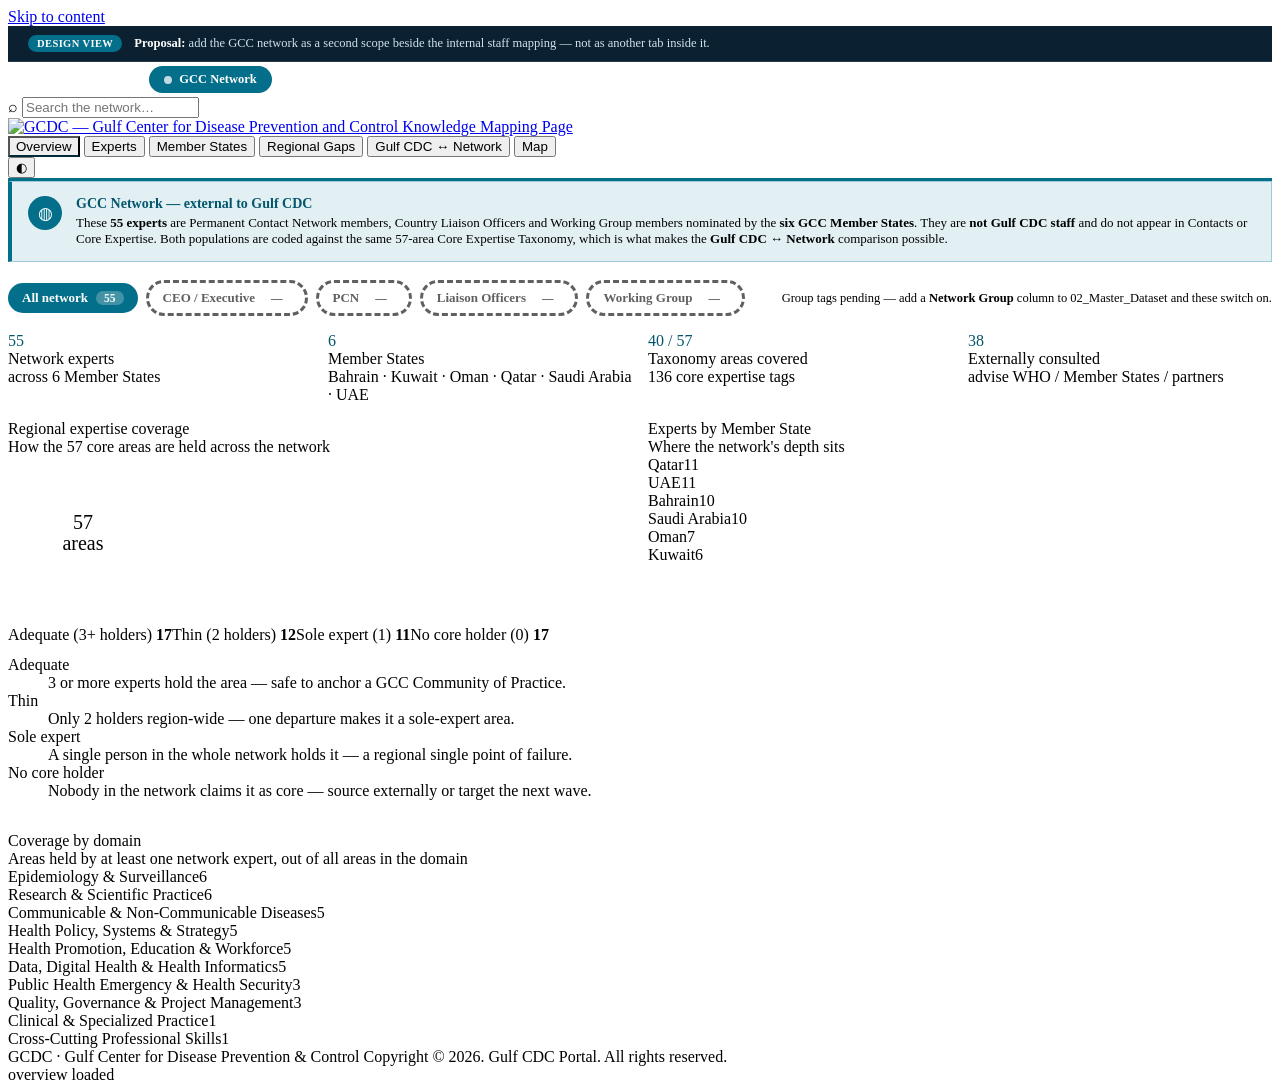
==== preview/index.html @ fd263348 "Add GCC Network design view (proposal, not wired into the live portal) Proposes adding the CEO / PCN" ====
<!DOCTYPE html>
<html lang="en" data-theme="light">
<head>
  <meta charset="UTF-8" />
  <meta name="viewport" content="width=device-width, initial-scale=1.0" />
  <title>GCDC · GCC Network — design view</title>
  <meta name="description" content="Design view for adding the CEO, PCN, Country Liaison Officers and Working Group to the Knowledge Mapping Page, kept separate from the internal staff mapping." />
  <link rel="icon" type="image/svg+xml" href="../assets/img/favicon.svg" />
  <link rel="stylesheet" href="../assets/css/styles.css" />
  <link rel="stylesheet" href="preview.css" />
</head>
<body>
  <a class="skip-link" href="#main">Skip to content</a>

  <div class="dv-bar">
    <div class="dv-bar__inner">
      <span class="dv-bar__tag">Design view</span>
      <span><b>Proposal:</b> add the GCC network as a second scope beside the internal staff mapping — not as another tab inside it.</span>
    </div>
  </div>

  <div class="utilbar">
    <div class="utilbar__inner">
      <div class="scope" id="scope" role="group" aria-label="Choose which population to view">
        <button class="scope__btn" data-scope="internal">
          <span class="scope__dot" aria-hidden="true"></span>Inside Gulf CDC
        </button>
        <button class="scope__btn scope__btn--net is-active" data-scope="network" aria-pressed="true">
          <span class="scope__dot" aria-hidden="true"></span>GCC Network
        </button>
      </div>
      <form class="site-search" id="siteSearchForm" role="search" style="margin-left:auto">
        <span class="site-search__icon" aria-hidden="true">⌕</span>
        <input type="search" id="siteSearch" placeholder="Search the network…" aria-label="Search the network" />
      </form>
    </div>
  </div>

  <header class="topbar topbar--net" id="topbar">
    <div class="topbar__inner">
      <a class="brand" href="../index.html" aria-label="GCDC — Gulf Center for Disease Prevention and Control · home">
        <img class="brand__logo" src="../assets/img/gcdc-logo-lockup.png" alt="GCDC — Gulf Center for Disease Prevention and Control" />
        <span class="brand__tag" id="brandTag">Knowledge Mapping Page</span>
      </a>

      <nav class="tabs" id="tabs" aria-label="Network sections">
        <button class="tab is-active" data-view="overview">Overview</button>
        <button class="tab" data-view="directory">Experts</button>
        <button class="tab" data-view="states">Member States</button>
        <button class="tab" data-view="gaps">Regional Gaps</button>
        <button class="tab" data-view="bridge">Gulf CDC ↔ Network</button>
        <button class="tab" data-view="mapping">Map</button>
      </nav>

      <button class="theme-toggle" id="themeToggle" title="Toggle light / dark" aria-label="Toggle light or dark theme">
        <span class="theme-toggle__icon" aria-hidden="true">◐</span>
      </button>
    </div>
  </header>

  <main id="main" class="main">
    <section id="view-overview" class="view"></section>
    <section id="view-directory" class="view" hidden></section>
    <section id="view-states" class="view" hidden></section>
    <section id="view-gaps" class="view" hidden></section>
    <section id="view-bridge" class="view" hidden></section>
    <section id="view-mapping" class="view" hidden></section>
  </main>

  <footer class="footer">
    <span>GCDC · Gulf Center for Disease Prevention &amp; Control</span>
    <span class="footer__meta">Copyright © 2026. Gulf CDC Portal. All rights reserved.</span>
  </footer>

  <div id="live" class="sr-only" aria-live="polite" aria-atomic="true"></div>

  <script src="network-data.js"></script>
  <script src="preview.js"></script>
</body>
</html>
---- preview/preview.css ----
/* ===========================================================================
   GCC Network space — design view (prototype).
   Loaded on top of assets/css/styles.css. Only additions live here, so the
   internal portal keeps its exact look and nothing below leaks into it.
   =========================================================================== */

:root {
  /* Network accent — GCDC deep teal. Deliberately NOT the navy/cyan used by
     the internal space, and NOT one of the reserved status colours. */
  --net: #046F8A;
  --net-ink: #03566b;
  --net-soft: #e2f0f4;
  --net-line: #9fcbd8;
}

:root[data-theme="dark"] {
  --net: #3f9fc0;
  --net-ink: #bfe6f2;
  --net-soft: #0d2f3b;
  --net-line: #2a5f73;
}

/* --- design-view framing (prototype only — not part of the proposal) ----- */
.dv-bar {
  background: #0b2030;
  color: #cfe3ee;
  font-size: 12.5px;
  border-bottom: 1px solid rgba(255, 255, 255, .12);
}
.dv-bar__inner {
  max-width: var(--maxw);
  margin: 0 auto;
  padding: 9px 20px;
  display: flex;
  gap: 12px;
  align-items: center;
  flex-wrap: wrap;
}
.dv-bar b { color: #fff; }
.dv-bar__tag {
  background: var(--net);
  color: #fff;
  font-weight: 700;
  letter-spacing: .4px;
  text-transform: uppercase;
  font-size: 10.5px;
  padding: 3px 9px;
  border-radius: 999px;
}

/* --- scope switcher: the primary separation control ---------------------- */
.scope {
  display: inline-flex;
  background: rgba(255, 255, 255, .1);
  border: 1px solid rgba(255, 255, 255, .22);
  border-radius: 999px;
  padding: 3px;
  gap: 2px;
}
.scope__btn {
  appearance: none;
  border: 0;
  background: transparent;
  color: rgba(255, 255, 255, .78);
  font: inherit;
  font-size: 12.5px;
  font-weight: 600;
  padding: 6px 15px;
  border-radius: 999px;
  display: inline-flex;
  align-items: center;
  gap: 7px;
  white-space: nowrap;
}
.scope__btn:hover { color: #fff; background: rgba(255, 255, 255, .12); }
.scope__btn.is-active { background: #fff; color: var(--brand); }
.scope__btn.is-active.scope__btn--net { background: var(--net); color: #fff; }
.scope__dot {
  width: 8px; height: 8px; border-radius: 50%;
  background: currentColor; opacity: .75; flex-shrink: 0;
}

/* network scope recolours the chrome accent so the space is unmistakable */
.topbar--net { border-bottom: 3px solid var(--net); }
.topbar--net .tab.is-active { border-bottom-color: var(--net); }

/* --- persistent context banner ------------------------------------------ */
.ctx {
  display: flex;
  gap: 14px;
  align-items: flex-start;
  background: var(--net-soft);
  border: 1px solid var(--net-line);
  border-left: 4px solid var(--net);
  border-radius: var(--radius);
  padding: 14px 16px;
  margin-bottom: 18px;
}
.ctx__icon {
  width: 34px; height: 34px; flex-shrink: 0;
  border-radius: 50%;
  background: var(--net);
  color: #fff;
  display: grid; place-items: center;
  font-size: 17px;
}
.ctx__title { font-weight: 700; font-size: 14px; color: var(--net-ink); }
.ctx__body { font-size: 13px; color: var(--ink-2); margin-top: 3px; }

/* --- group filter chips (CEO / PCN / CLO / Working Group) ---------------- */
.groupbar {
  display: flex; flex-wrap: wrap; gap: 8px;
  align-items: center;
  margin-bottom: 16px;
}
.groupchip {
  appearance: none;
  font: inherit;
  font-size: 13px;
  font-weight: 600;
  color: var(--ink-2);
  background: var(--surface);
  border: 1px solid var(--border-strong);
  border-radius: 999px;
  padding: 7px 14px;
  display: inline-flex; align-items: center; gap: 8px;
}
.groupchip:hover { border-color: var(--net); color: var(--net-ink); }
.groupchip.is-active { background: var(--net); border-color: var(--net); color: #fff; }
.groupchip__n {
  font-size: 11.5px; font-weight: 700;
  background: var(--surface-2); color: var(--ink-2);
  border-radius: 999px; padding: 1px 8px;
}
.groupchip.is-active .groupchip__n { background: rgba(255, 255, 255, .25); color: #fff; }
.groupchip.is-pending { opacity: .62; border-style: dashed; }

/* --- KPI tint for the network space ------------------------------------- */
.kpi--net::before { background: var(--net); }
.kpi--net .kpi__value { color: var(--net-ink); }
:root[data-theme="dark"] .kpi--net .kpi__value { color: var(--net); }

/* --- member-state chips -------------------------------------------------- */
.flagchip {
  display: inline-flex; align-items: center; gap: 6px;
  font-size: 11.5px; font-weight: 700;
  background: var(--net-soft); color: var(--net-ink);
  border: 1px solid var(--net-line);
  border-radius: 999px; padding: 2px 9px;
  white-space: nowrap;
}
.flagchip__code {
  font-size: 10px; letter-spacing: .5px;
  background: var(--net); color: #fff;
  border-radius: 3px; padding: 0 4px;
}

/* --- expert cards (network directory) ------------------------------------ */
.net-grid {
  display: grid;
  grid-template-columns: repeat(auto-fill, minmax(320px, 1fr));
  gap: 14px;
}
.netcard {
  background: var(--surface);
  border: 1px solid var(--border);
  border-top: 3px solid var(--net);
  border-radius: var(--radius);
  padding: 16px;
  display: flex; flex-direction: column; gap: 11px;
  box-shadow: var(--shadow);
}
.netcard__hd { display: flex; gap: 12px; align-items: flex-start; }
.netcard__avatar {
  width: 42px; height: 42px; flex-shrink: 0;
  border-radius: 50%;
  background: var(--net-soft);
  color: var(--net-ink);
  border: 1px solid var(--net-line);
  display: grid; place-items: center;
  font-weight: 800; font-size: 14px;
}
.netcard__id { min-width: 0; flex: 1; }
.netcard__name { font-weight: 700; font-size: 15px; color: var(--ink); }
.netcard__role { font-size: 12.5px; color: var(--ink-muted); margin-top: 2px; }
.netcard__tags { display: flex; flex-wrap: wrap; gap: 6px; }
.netcard__areas { display: flex; flex-wrap: wrap; gap: 5px; }
.netcard__foot {
  display: flex; justify-content: space-between; align-items: center;
  gap: 10px; font-size: 12px; color: var(--ink-muted);
  border-top: 1px dashed var(--border); padding-top: 10px;
}
.netcard__idx { font-weight: 700; color: var(--net-ink); font-variant-numeric: tabular-nums; }
:root[data-theme="dark"] .netcard__idx { color: var(--net); }

/* --- heatmap -------------------------------------------------------------- */
.heat { width: 100%; border-collapse: collapse; font-size: 13px; }
.heat th, .heat td { padding: 7px 10px; border-bottom: 1px solid var(--border); }
.heat thead th {
  font-size: 11px; text-transform: uppercase; letter-spacing: .5px;
  color: var(--ink-muted); text-align: center; white-space: nowrap;
}
.heat thead th:first-child { text-align: left; }
/* styles.css already defines a .heat with centred cells — override explicitly. */
.heat td.area { text-align: left; color: var(--ink); font-weight: 600; }
.heat td.cell { text-align: center; font-variant-numeric: tabular-nums; font-weight: 700; }
.heat .h0 { color: var(--ink-muted); opacity: .45; }
.heat .h1 { background: rgba(4, 111, 138, .12); color: var(--net-ink); }
.heat .h2 { background: rgba(4, 111, 138, .26); color: var(--net-ink); }
.heat .h3 { background: rgba(4, 111, 138, .44); color: #fff; }
:root[data-theme="dark"] .heat .h1 { background: rgba(63, 159, 192, .18); color: var(--net-ink); }
:root[data-theme="dark"] .heat .h2 { background: rgba(63, 159, 192, .34); color: #eaf7fb; }
:root[data-theme="dark"] .heat .h3 { background: rgba(63, 159, 192, .55); color: #fff; }

/* --- bridge table (the only place internal + network meet) --------------- */
.bridge-note {
  background: linear-gradient(90deg, var(--brand-soft), var(--net-soft));
  border: 1px solid var(--border);
  border-radius: var(--radius);
  padding: 14px 16px;
  margin-bottom: 16px;
  font-size: 13px;
  color: var(--ink-2);
}
.bridge-note b { color: var(--ink); }
.side {
  display: inline-flex; align-items: center; gap: 6px;
  font-size: 11px; font-weight: 700; letter-spacing: .4px;
  text-transform: uppercase; border-radius: 4px; padding: 2px 7px;
}
.side--int { background: var(--brand-soft); color: var(--brand); }
.side--net { background: var(--net-soft); color: var(--net-ink); }
.cmp { display: flex; align-items: center; gap: 10px; }
.cmp__n {
  min-width: 26px; text-align: center;
  font-weight: 800; font-variant-numeric: tabular-nums;
}
.cmp__bar { height: 7px; border-radius: 4px; flex: 1; min-width: 40px; background: var(--surface-2); overflow: hidden; }
.cmp__fill { height: 100%; border-radius: 4px; display: block; }
.cmp__fill--int { background: var(--brand); }
.cmp__fill--net { background: var(--net); }

/* --- tree preview --------------------------------------------------------- */
.tree { font-size: 13.5px; }
.tree__row { display: flex; gap: 10px; align-items: baseline; padding: 4px 0; }
.tree__l1 { font-weight: 800; color: var(--net-ink); }
.tree__l2 { font-weight: 700; color: var(--ink); }
.tree__l3 { color: var(--ink); }
.tree__l4 { color: var(--ink-2); font-size: 13px; }
.tree__note { font-size: 11.5px; color: var(--ink-muted); }

/* --- layout helpers ------------------------------------------------------- */
.grid-2 { display: grid; grid-template-columns: 1fr 1fr; gap: 16px; align-items: start; }
.grid-4 { display: grid; grid-template-columns: repeat(4, 1fr); gap: 16px; }
.scroll-y { max-height: 460px; overflow-y: auto; }
.filters { display: flex; flex-wrap: wrap; gap: 10px; align-items: center; margin-bottom: 14px; }
.filters select, .filters input[type="search"] {
  font: inherit; font-size: 13px;
  padding: 8px 11px;
  border: 1px solid var(--border-strong);
  border-radius: var(--radius-sm);
  background: var(--surface);
  color: var(--ink);
}
.filters input[type="search"] { min-width: 220px; }
.count-note { font-size: 12.5px; color: var(--ink-muted); margin-left: auto; }

@media (max-width: 900px) {
  .grid-2, .grid-4 { grid-template-columns: 1fr; }
  .count-note { margin-left: 0; width: 100%; }
}
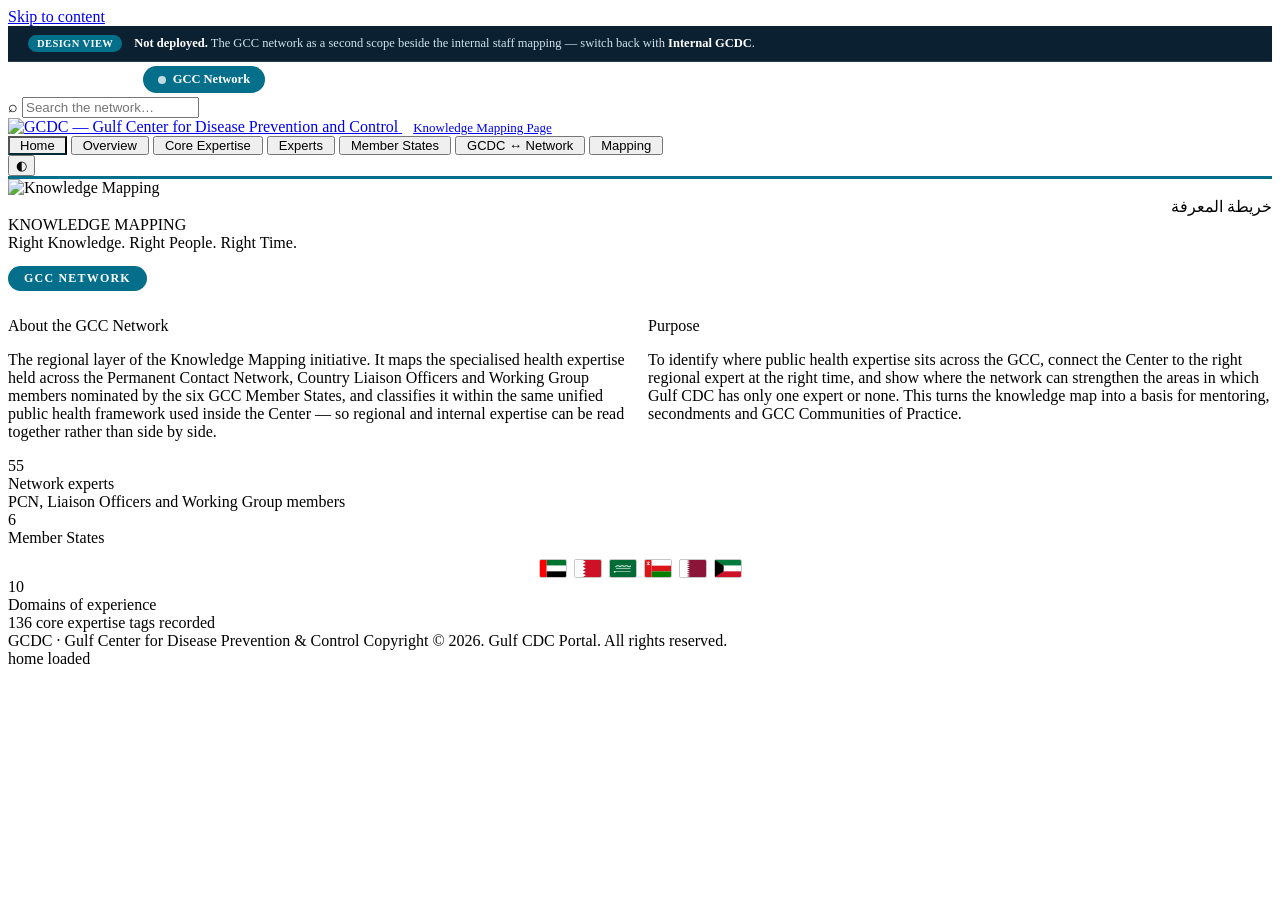
==== commit 8eee0bab: "Revise GCC Network design view (still not deployed) Review changes to the demo at /preview/:  - Remo" ====
--- a/preview/index.html
+++ b/preview/index.html
@@ -15,7 +15,7 @@
   <div class="dv-bar">
     <div class="dv-bar__inner">
       <span class="dv-bar__tag">Design view</span>
-      <span><b>Proposal:</b> add the GCC network as a second scope beside the internal staff mapping — not as another tab inside it.</span>
+      <span><b>Not deployed.</b> The GCC network as a second scope beside the internal staff mapping — switch back with <b>Internal GCDC</b>.</span>
     </div>
   </div>
 
@@ -23,7 +23,7 @@
     <div class="utilbar__inner">
       <div class="scope" id="scope" role="group" aria-label="Choose which population to view">
         <button class="scope__btn" data-scope="internal">
-          <span class="scope__dot" aria-hidden="true"></span>Inside Gulf CDC
+          <span class="scope__dot" aria-hidden="true"></span>Internal GCDC
         </button>
         <button class="scope__btn scope__btn--net is-active" data-scope="network" aria-pressed="true">
           <span class="scope__dot" aria-hidden="true"></span>GCC Network
@@ -44,12 +44,13 @@
       </a>
 
       <nav class="tabs" id="tabs" aria-label="Network sections">
-        <button class="tab is-active" data-view="overview">Overview</button>
+        <button class="tab is-active" data-view="home">Home</button>
+        <button class="tab" data-view="overview">Overview</button>
+        <button class="tab" data-view="core">Core Expertise</button>
         <button class="tab" data-view="directory">Experts</button>
         <button class="tab" data-view="states">Member States</button>
-        <button class="tab" data-view="gaps">Regional Gaps</button>
-        <button class="tab" data-view="bridge">Gulf CDC ↔ Network</button>
-        <button class="tab" data-view="mapping">Map</button>
+        <button class="tab" data-view="bridge">GCDC ↔ Network</button>
+        <button class="tab" data-view="mapping">Mapping</button>
       </nav>
 
       <button class="theme-toggle" id="themeToggle" title="Toggle light / dark" aria-label="Toggle light or dark theme">
@@ -59,10 +60,11 @@
   </header>
 
   <main id="main" class="main">
-    <section id="view-overview" class="view"></section>
+    <section id="view-home" class="view"></section>
+    <section id="view-overview" class="view" hidden></section>
+    <section id="view-core" class="view" hidden></section>
     <section id="view-directory" class="view" hidden></section>
     <section id="view-states" class="view" hidden></section>
-    <section id="view-gaps" class="view" hidden></section>
     <section id="view-bridge" class="view" hidden></section>
     <section id="view-mapping" class="view" hidden></section>
   </main>
--- a/preview/preview.css
+++ b/preview/preview.css
@@ -84,6 +84,13 @@
 .topbar--net { border-bottom: 3px solid var(--net); }
 .topbar--net .tab.is-active { border-bottom-color: var(--net); }
 
+/* The network scope carries one tab more than the internal one, so the strip
+   is tightened slightly to keep the theme toggle on screen at 1280–1440px. */
+.topbar--net .topbar__inner { gap: 12px; }
+.topbar--net .tab { padding: 0 10px; font-size: 13px; }
+.topbar--net .brand__tag { font-size: 13px; padding-left: 11px; }
+.topbar--net .brand { gap: 11px; }
+
 /* --- persistent context banner ------------------------------------------ */
 .ctx {
   display: flex;
@@ -107,52 +114,59 @@
 .ctx__title { font-weight: 700; font-size: 14px; color: var(--net-ink); }
 .ctx__body { font-size: 13px; color: var(--ink-2); margin-top: 3px; }
 
-/* --- group filter chips (CEO / PCN / CLO / Working Group) ---------------- */
-.groupbar {
-  display: flex; flex-wrap: wrap; gap: 8px;
-  align-items: center;
-  margin-bottom: 16px;
-}
-.groupchip {
-  appearance: none;
-  font: inherit;
-  font-size: 13px;
-  font-weight: 600;
-  color: var(--ink-2);
-  background: var(--surface);
-  border: 1px solid var(--border-strong);
-  border-radius: 999px;
-  padding: 7px 14px;
-  display: inline-flex; align-items: center; gap: 8px;
-}
-.groupchip:hover { border-color: var(--net); color: var(--net-ink); }
-.groupchip.is-active { background: var(--net); border-color: var(--net); color: #fff; }
-.groupchip__n {
-  font-size: 11.5px; font-weight: 700;
-  background: var(--surface-2); color: var(--ink-2);
-  border-radius: 999px; padding: 1px 8px;
-}
-.groupchip.is-active .groupchip__n { background: rgba(255, 255, 255, .25); color: #fff; }
-.groupchip.is-pending { opacity: .62; border-style: dashed; }
-
 /* --- KPI tint for the network space ------------------------------------- */
 .kpi--net::before { background: var(--net); }
 .kpi--net .kpi__value { color: var(--net-ink); }
 :root[data-theme="dark"] .kpi--net .kpi__value { color: var(--net); }
 
-/* --- member-state chips -------------------------------------------------- */
+/* --- member-state flags and chips ---------------------------------------- */
+/* Flags are simplified SVGs drawn in-repo; the country name always travels
+   with the flag so meaning never rests on the image alone. */
+.flag {
+  height: auto; display: block; flex-shrink: 0;
+  border: 1px solid rgba(0, 0, 0, .22);
+  border-radius: 2px;
+}
+:root[data-theme="dark"] .flag { border-color: rgba(255, 255, 255, .3); }
+.flag--lg { border-radius: 3px; }
+
 .flagchip {
-  display: inline-flex; align-items: center; gap: 6px;
+  display: inline-flex; align-items: center; gap: 7px;
   font-size: 11.5px; font-weight: 700;
   background: var(--net-soft); color: var(--net-ink);
   border: 1px solid var(--net-line);
-  border-radius: 999px; padding: 2px 9px;
+  border-radius: 999px; padding: 2px 10px 2px 3px;
   white-space: nowrap;
 }
-.flagchip__code {
-  font-size: 10px; letter-spacing: .5px;
+.flagchip .flag { border-radius: 999px 2px 2px 999px; }
+
+/* heatmap column header: flag above the full country name */
+.heat__state {
+  display: flex; flex-direction: column; align-items: center; gap: 5px;
+}
+.heat__state .flag { margin: 0 auto; }
+.heat__name {
+  font-size: 10.5px; font-weight: 700; letter-spacing: .2px;
+  color: var(--ink-2); text-transform: none;
+  max-width: 88px; line-height: 1.25;
+  /* .heat thead th sets nowrap; the full country names must wrap. */
+  white-space: normal;
+}
+
+/* home: the six flags under the Member States stat */
+.home-stat__flags {
+  display: flex; justify-content: center; flex-wrap: wrap;
+  gap: 7px; margin-top: 12px;
+}
+
+/* home: scope badge in the hero */
+.hero__scope {
+  margin-top: 14px;
+  display: inline-block;
   background: var(--net); color: #fff;
-  border-radius: 3px; padding: 0 4px;
+  font-size: 12px; font-weight: 700;
+  letter-spacing: 1.2px; text-transform: uppercase;
+  padding: 5px 16px; border-radius: 999px;
 }
 
 /* --- expert cards (network directory) ------------------------------------ */
@@ -194,8 +208,10 @@
 :root[data-theme="dark"] .netcard__idx { color: var(--net); }
 
 /* --- heatmap -------------------------------------------------------------- */
-.heat { width: 100%; border-collapse: collapse; font-size: 13px; }
+.heat { width: 100%; border-collapse: collapse; font-size: 13px; min-width: 860px; }
 .heat th, .heat td { padding: 7px 10px; border-bottom: 1px solid var(--border); }
+.heat thead th:not(:first-child) { width: 104px; }
+.heat thead tr { border-bottom: 1px solid var(--border-strong); }
 .heat thead th {
   font-size: 11px; text-transform: uppercase; letter-spacing: .5px;
   color: var(--ink-muted); text-align: center; white-space: nowrap;
@@ -240,19 +256,13 @@
 .cmp__fill--int { background: var(--brand); }
 .cmp__fill--net { background: var(--net); }
 
-/* --- tree preview --------------------------------------------------------- */
-.tree { font-size: 13.5px; }
-.tree__row { display: flex; gap: 10px; align-items: baseline; padding: 4px 0; }
-.tree__l1 { font-weight: 800; color: var(--net-ink); }
-.tree__l2 { font-weight: 700; color: var(--ink); }
-.tree__l3 { color: var(--ink); }
-.tree__l4 { color: var(--ink-2); font-size: 13px; }
-.tree__note { font-size: 11.5px; color: var(--ink-muted); }
+/* --- mapping tree: identical geometry to the internal map, teal root ------ */
+.map-svg--net .map-node--t0 rect { fill: var(--net); }
 
 /* --- layout helpers ------------------------------------------------------- */
 .grid-2 { display: grid; grid-template-columns: 1fr 1fr; gap: 16px; align-items: start; }
 .grid-4 { display: grid; grid-template-columns: repeat(4, 1fr); gap: 16px; }
-.scroll-y { max-height: 460px; overflow-y: auto; }
+.scroll-y { max-height: 520px; overflow-y: auto; overflow-x: auto; }
 .filters { display: flex; flex-wrap: wrap; gap: 10px; align-items: center; margin-bottom: 14px; }
 .filters select, .filters input[type="search"] {
   font: inherit; font-size: 13px;
@@ -269,3 +279,22 @@
   .grid-2, .grid-4 { grid-template-columns: 1fr; }
   .count-note { margin-left: 0; width: 100%; }
 }
+
+@media (max-width: 700px) {
+  /* The scope switcher makes the utility bar wider than the internal site's,
+     so it wraps instead of forcing the page sideways. */
+  .utilbar__inner { flex-wrap: wrap; gap: 8px; }
+  .utilbar__inner .site-search { margin-left: 0 !important; flex: 1 1 100%; }
+  .utilbar__inner .site-search input { width: 100%; min-width: 0; }
+  .scope { width: 100%; justify-content: center; }
+  .scope__btn { flex: 1 1 0; justify-content: center; padding: 7px 10px; }
+
+  /* Stacked rows: expertise chips must wrap inside the card, not extend it. */
+  .netcard__areas { max-width: 100%; }
+  .netcard__areas .tag-chip { white-space: normal; max-width: 100%; }
+  /* styles.css sets `table.data { min-width: 620px }`, which out-specifies the
+     `.data--stack { min-width: 0 }` reset — restate it at table specificity. */
+  table.data--stack { min-width: 0; }
+  .data--stack td { min-width: 0; }
+  .flagchip { white-space: normal; }
+}
